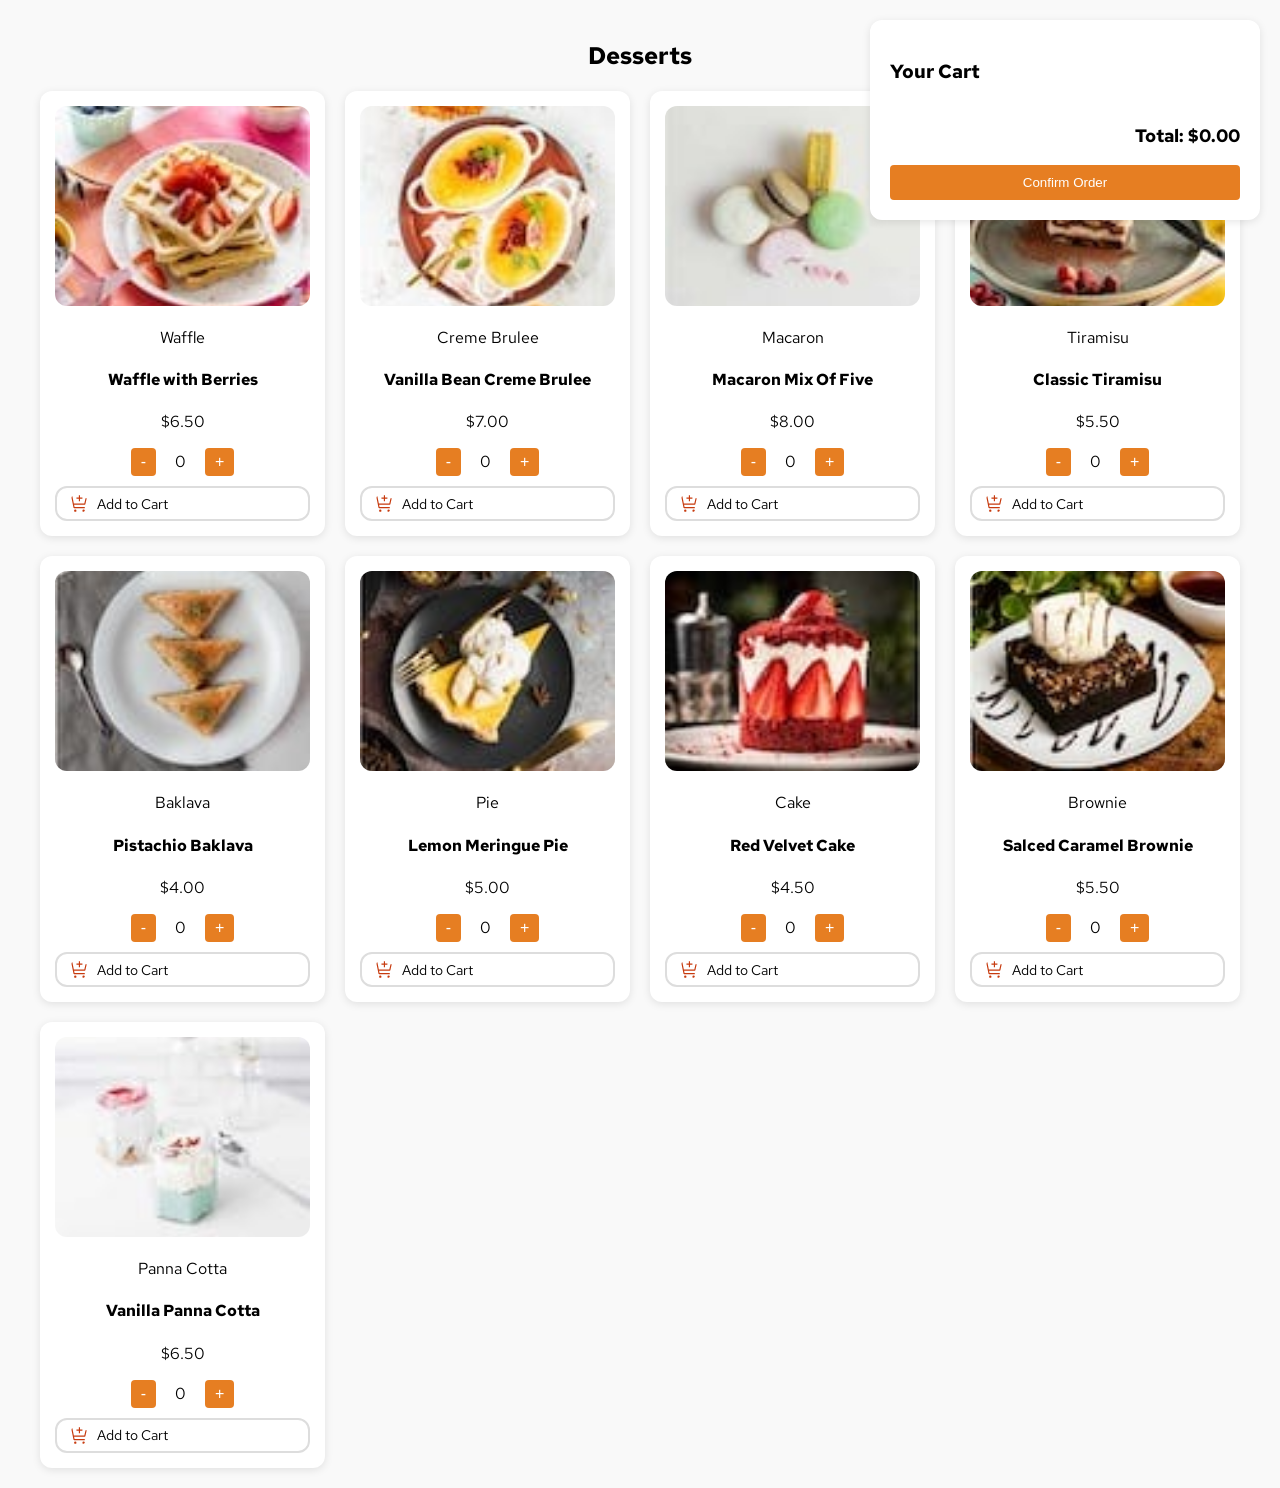
==== index.html @ a2578f42 "feat" ====
<!DOCTYPE html>
<html lang="pt-br">

<head>
    <meta charset="UTF-8" />
    <meta name="viewport" content="width=device-width, initial-scale=1.0" />
    <title>Desserts</title>
    <link rel="stylesheet" href="style.css" />
</head>

<body>
    <div class="container">
        <h2>Desserts</h2>
        <div class="desserts-grid">
            <div class="dessert-item" data-id="waffle">
                <img src="imagens/image-waffle-thumbnail.jpg" alt="waffle" />
                <p>Waffle</p>
                <h4>Waffle with Berries</h4>
                <p class="price">$6.50</p>
                <div class="quantity-controls">
                    <button class="quantity-button" data-action="-">-</button>
                    <span class="quantity">0</span>
                    <button class="quantity-button" data-action="+">+</button>
                </div>
                <div class="icon-add-to-cart-container">
                    <a href="#" class="icon-add-to-cart">
                        <img src="imagens/icon-add-to-cart.svg" alt="Add to Cart" />
                        <span>Add to Cart</span>
                    </a>
                </div>
            </div>
            <div class="dessert-item" data-id="brulee">
                <img src="imagens/image-creme-brulee-thumbnail.jpg" alt="Creme Brulee" />
                <p>Creme Brulee</p>
                <h4>Vanilla Bean Creme Brulee</h4>
                <p class="price">$7.00</p>
                <div class="quantity-controls">
                    <button class="quantity-button" data-action="-">-</button>
                    <span class="quantity">0</span>
                    <button class="quantity-button" data-action="+">+</button>
                </div>
                <div class="icon-add-to-cart-container">
                    <a href="#" class="icon-add-to-cart">
                        <img src="imagens/icon-add-to-cart.svg" alt="Add to Cart" />
                        <span>Add to Cart</span>
                    </a>
                </div>
            </div>
            <div class="dessert-item" data-id="macaron">
                <img src="imagens/image-macaron-thumbnail.jpg" alt="macaron">
                <p>Macaron</p>
                <h4>Macaron Mix Of Five</h4>
                <p class="price">$8.00</p>
                <div class="quantity-controls">
                    <button class="quantity-button" data-action="-">-</button>
                    <span class="quantity">0</span>
                    <button class="quantity-button" data-action="+">+</button>
                </div>
                <div class="icon-add-to-cart-container">
                    <a href="#" class="icon-add-to-cart">
                        <img src="imagens/icon-add-to-cart.svg" alt="Add to Cart">
                        <span>Add to Cart</span>
                    </a>
                </div>
            </div>
            <div class="dessert-item" data-id="tiramisu">
                <img src="imagens/image-tiramisu-thumbnail.jpg" alt="tiramisu" />
                <p>Tiramisu</p>
                <h4>Classic Tiramisu</h4>
            <p class="price">$5.50</p>
                <div class="quantity-controls">
                    <button class="quantity-button" data-action="-">-</button>
                    <span class="quantity">0</span>
                    <button class="quantity-button" data-action="+">+</button>
                </div>
                <div class="icon-add-to-cart-container">
                    <a href="#" class="icon-add-to-cart">
                        <img src="imagens/icon-add-to-cart.svg" alt="Add to Cart" />
                        <span>Add to Cart</span>
                    </a>
                </div>
            </div>
            <div class="dessert-item" data-id="baklava">
                <img src="imagens/image-baklava-thumbnail.jpg" alt="baklava" />
                <p>Baklava</p>
                <h4>Pistachio Baklava</h4>
                <p class="price">$4.00</p>
                <div class="quantity-controls">
                    <button class="quantity-button" data-action="-">-</button>
                    <span class="quantity">0</span>
                    <button class="quantity-button" data-action="+">+</button>
                </div>
                <div class="icon-add-to-cart-container">
                    <a href="#" class="icon-add-to-cart">
                        <img src="imagens/icon-add-to-cart.svg" alt="Add to Cart" />
                        <span>Add to Cart</span>
                    </a>
                </div>
            </div>
            <div class="dessert-item" data-id="meringue">
                <img src="imagens/image-meringue-thumbnail.jpg" alt="meringue">
                <p>Pie</p>
                <h4>Lemon Meringue Pie</h4>
                <p class="price">$5.00</p>
                <div class="quantity-controls">
                    <button class="quantity-button" data-action="-">-</button>
                    <span class="quantity">0</span>
                    <button class="quantity-button" data-action="+">+</button>
                </div>
                <div class="icon-add-to-cart-container">
                    <a href="#" class="icon-add-to-cart">
                        <img src="imagens/icon-add-to-cart.svg" alt="Add to Cart">
                        <span>Add to Cart</span>
                    </a>
                </div>
            </div>
            <div class="dessert-item" data-id="cake">
                <img src="imagens/image-cake-thumbnail.jpg" alt="cake">
                <p>Cake</p>
                <h4>Red Velvet Cake</h4>
                <p class="price">$4.50</p>
                <div class="quantity-controls">
                    <button class="quantity-button" data-action="-">-</button>
                    <span class="quantity">0</span>
                    <button class="quantity-button" data-action="+">+</button>
                </div>
                <div class="icon-add-to-cart-container">
                    <a href="#" class="icon-add-to-cart">
                        <img src="imagens/icon-add-to-cart.svg" alt="Add to Cart">
                        <span>Add to Cart</span>
                    </a>
                </div>
            </div>
            <div class="dessert-item" data-id="brownie">
                <img src="imagens/image-brownie-thumbnail.jpg" alt="brownie">
                <p>Brownie</p>
                <h4>Salced Caramel Brownie</h4>
                <p class="price">$5.50</p>
                <div class="quantity-controls">
                    <button class="quantity-button" data-action="-">-</button>
                    <span class="quantity">0</span>
                    <button class="quantity-button" data-action="+">+</button>
                </div>
                <div class="icon-add-to-cart-container">
                    <a href="#" class="icon-add-to-cart">
                        <img src="imagens/icon-add-to-cart.svg" alt="Add to Cart">
                        <span>Add to Cart</span>
                    </a>
                </div>
            </div>
            <div class="dessert-item" data-id="cotta">
                <img src="imagens/image-panna-cotta-thumbnail.jpg" alt="panna cotta">
                <p>Panna Cotta</p>
                <h4>Vanilla Panna Cotta</h4>
                <p class="price">$6.50</p>
                <div class="quantity-controls">
                    <button class="quantity-button" data-action="-">-</button>
                    <span class="quantity">0</span>
                    <button class="quantity-button" data-action="+">+</button>
                </div>
                <div class="icon-add-to-cart-container">
                    <a href="#" class="icon-add-to-cart">
                        <img src="imagens/icon-add-to-cart.svg" alt="Add to Cart">
                        <span> Add to Cart</span>
                    </a>
                </div>
            </div>
        </div>
    </div>
    <div class="cart">
        <h3>Your Cart</h3>
        <div class="cart-items">
            <!-- Items do carrinho aqui -->
        </div>
        <div class="cart-total">
            <p>Total: $0.00</p>
            <button>Confirm Order</button>
        </div>
    </div>
    <script src="./script.js"></script>
</body>

</html>
---- style.css ----
@import url('https://fonts.googleapis.com/css2?family=Red+Hat+Text:wght@400;700&display=swap');

body {
	font-family: 'Red Hat Text', sans-serif;
	background-color: #f9f9f9;
	margin: 0;
	padding: 0;
}

.container {
	max-width: 1200px;
	margin: 0 auto;
	padding: 20px;
	display: flex;
	flex-direction: column;
	align-items: center;
}

h2 {
	text-align: center;
	width: 100%;
	margin-bottom: 20px;
}

.desserts-grid {
	display: grid;
	grid-template-columns: repeat(auto-fit, minmax(250px, 1fr));
	gap: 20px;
	width: 100%;
}

.dessert-item {
	background-color: #fff;
	border-radius: 12px;
	box-shadow: 0 2px 8px rgba(0, 0, 0, 0.1);
	text-align: center;
	overflow: hidden;
	padding: 15px;
	box-sizing: border-box;
	width: 100%;
	max-width: 300px;
}

.dessert-item img {
	width: 100%;
	height: auto;
	max-height: 200px;
	object-fit: cover;
	border-radius: 12px;
}

.icon-add-to-cart-container {
	margin-top: 10px;
}

.icon-add-to-cart {
	display: flex;
	align-items: center;
	text-decoration: none;
	color: black;
	border: 2px solid #ddd;
	border-radius: 12px;
	padding: 6px 12px;
	margin-top: 10px;
	white-space: nowrap;
	box-sizing: border-box;
	overflow: hidden;
}

.icon-add-to-cart img {
	width: 20px;
	height: auto;
	margin-right: 8px;
}

.icon-add-to-cart span {
	font-size: 14px;
	overflow: hidden;
	text-overflow: ellipsis;
}

.icon-add-to-cart:hover {
	border-color: #e67e22;
}

.icon-add-to-cart:active {
	background-color: #d35400;
	border-color: #d35400;
	color: #fff;
}

/* Estilo para os botões de quantidade */
.quantity-container {
	display: flex;
	align-items: center;
	justify-content: center;
	margin-top: 10px;
}

.quantity-button {
	background-color: #e67e22;
	color: #fff;
	border: none;
	border-radius: 4px;
	padding: 5px 10px;
	cursor: pointer;
	font-size: 16px;
	margin: 0 5px;
}

.quantity-button:hover {
	background-color: #d35400;
}

.quantity-button:active {
	background-color: #c0392b;
}

.quantity {
	font-size: 16px;
	margin: 0 10px;
}

.cart {
	position: fixed;
	top: 20px;
	right: 20px;
	width: 90%;
	max-width: 350px;
	padding: 20px;
	background-color: #fff;
	border-radius: 12px;
	box-shadow: 0 2px 8px rgba(0, 0, 0, 0.1);
	z-index: 1000;
}

.cart h3 {
	margin-bottom: 20px;
}

.cart-items {
	margin-bottom: 20px;
	max-height: 400px;
	overflow-y: auto;
}

.cart-total p {
	font-size: 18px;
	font-weight: bold;
}

.cart-total button {
	width: 100%;
	padding: 10px;
	background-color: #e67e22;
	color: #fff;
	border: none;
	border-radius: 4px;
	cursor: pointer;
}

.cart-item span {
	width: 100%;
	padding: 10px;
	color: black;
}

.cart-item .remove {
	background-color: #e67e22;
	color: white;
	border: none;
	padding: 5px 10px;
	cursor: pointer;
	border-radius: 5px;
	white-space: nowrap;
}

.cart-item .remove:hover {
	background-color: #d35400;
}

.cart-total {
	margin-top: 10px;
	text-align: right;
	font-weight: bold;
}

.cart-item {
	display: flex;
	justify-content: space-between;
	align-items: center;
	margin-bottom: 5px;
	color: black;
}

/* Media Queries para melhorar a responsividade */
@media (max-width: 768px) {
	.cart {
		width: 80%;
		right: 10%;
	}
}

@media (max-width: 480px) {
	.cart {
		width: 95%;
		right: 2.5%;
	}
}
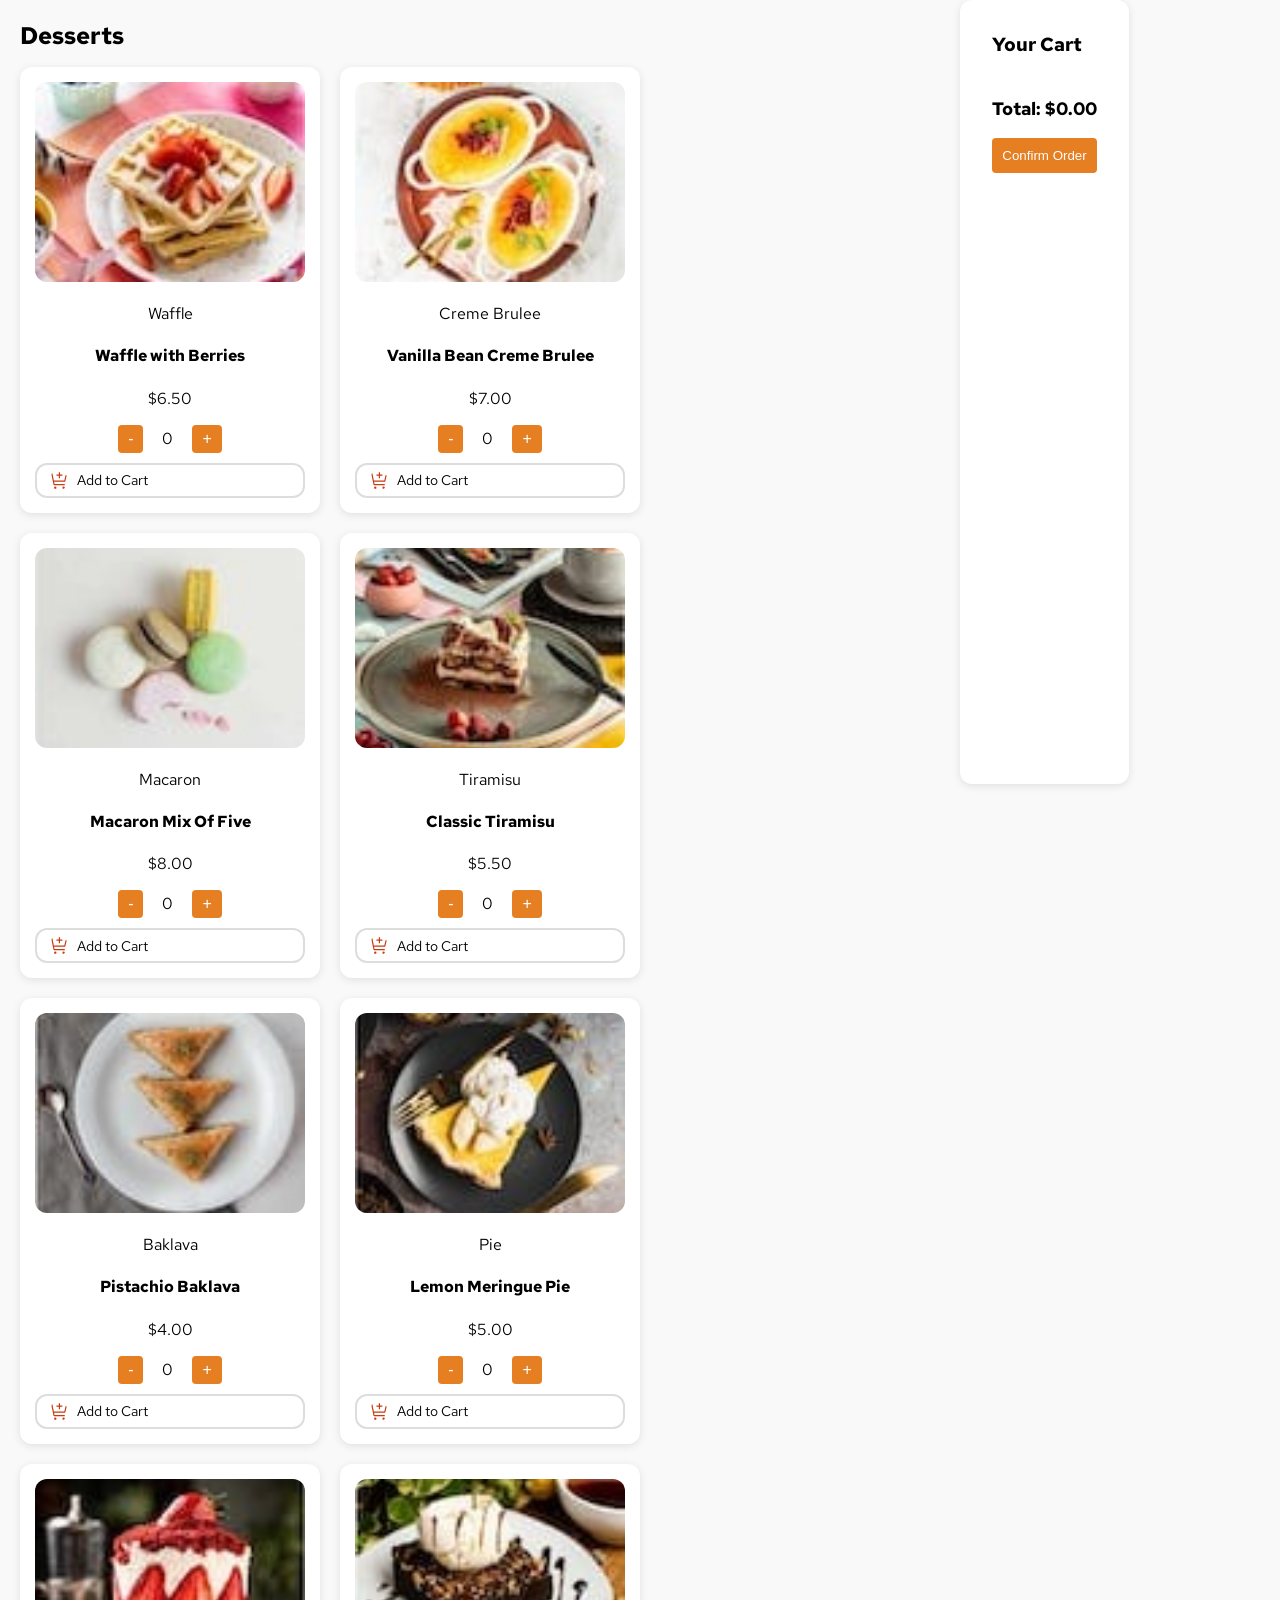
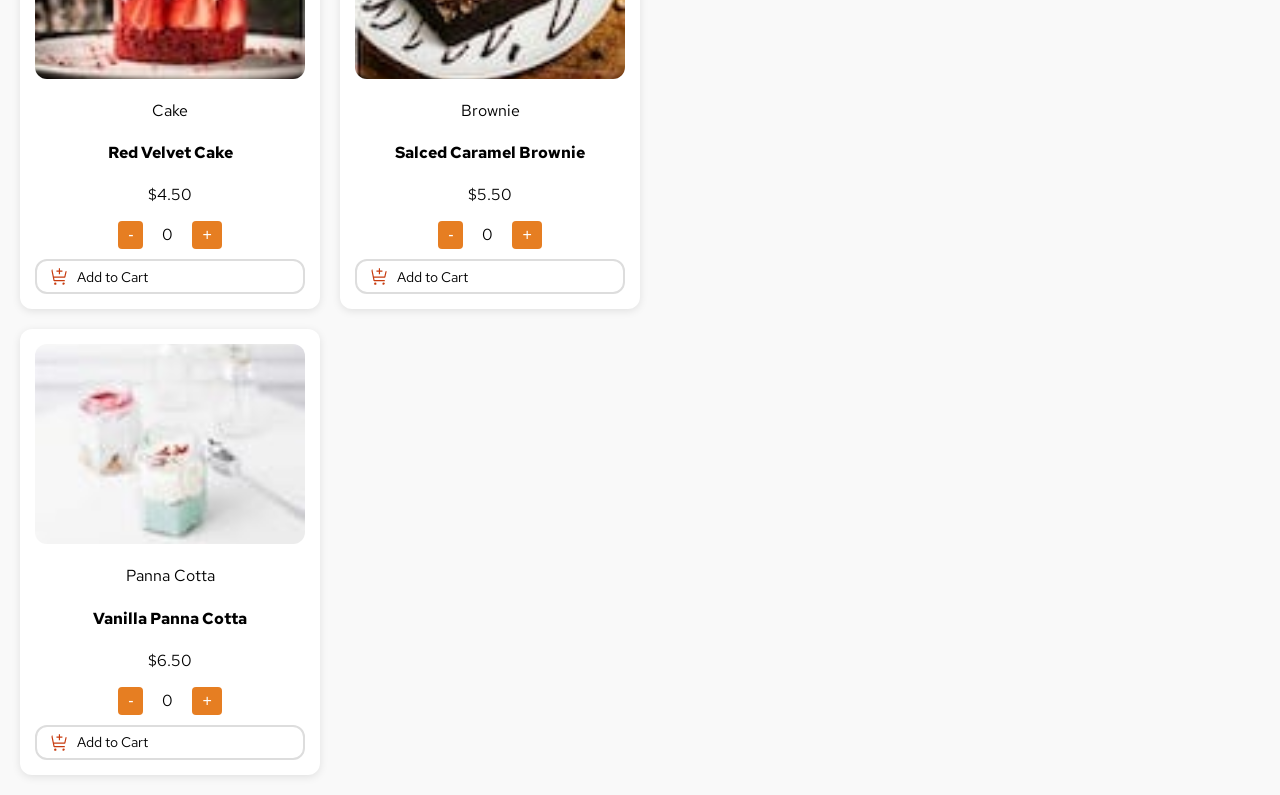
==== commit f8da6ce7: "add" ====
--- a/index.html
+++ b/index.html
@@ -9,172 +9,174 @@
 </head>
 
 <body>
-    <div class="container">
-        <h2>Desserts</h2>
-        <div class="desserts-grid">
-            <div class="dessert-item" data-id="waffle">
-                <img src="imagens/image-waffle-thumbnail.jpg" alt="waffle" />
-                <p>Waffle</p>
-                <h4>Waffle with Berries</h4>
-                <p class="price">$6.50</p>
-                <div class="quantity-controls">
-                    <button class="quantity-button" data-action="-">-</button>
-                    <span class="quantity">0</span>
-                    <button class="quantity-button" data-action="+">+</button>
+    <div class="page-container">
+        <div class="container">
+            <h2>Desserts</h2>
+            <div class="desserts-grid">
+                <div class="dessert-item" data-id="waffle">
+                    <img src="imagens/image-waffle-thumbnail.jpg" alt="waffle" />
+                    <p>Waffle</p>
+                    <h4>Waffle with Berries</h4>
+                    <p class="price">$6.50</p>
+                    <div class="quantity-controls">
+                        <button class="quantity-button" data-action="-">-</button>
+                        <span class="quantity">0</span>
+                        <button class="quantity-button" data-action="+">+</button>
+                    </div>
+                    <div class="icon-add-to-cart-container">
+                        <a href="#" class="icon-add-to-cart">
+                            <img src="imagens/icon-add-to-cart.svg" alt="Add to Cart" />
+                            <span>Add to Cart</span>
+                        </a>
+                    </div>
                 </div>
-                <div class="icon-add-to-cart-container">
-                    <a href="#" class="icon-add-to-cart">
-                        <img src="imagens/icon-add-to-cart.svg" alt="Add to Cart" />
-                        <span>Add to Cart</span>
-                    </a>
+                <div class="dessert-item" data-id="brulee">
+                    <img src="imagens/image-creme-brulee-thumbnail.jpg" alt="Creme Brulee" />
+                    <p>Creme Brulee</p>
+                    <h4>Vanilla Bean Creme Brulee</h4>
+                    <p class="price">$7.00</p>
+                    <div class="quantity-controls">
+                        <button class="quantity-button" data-action="-">-</button>
+                        <span class="quantity">0</span>
+                        <button class="quantity-button" data-action="+">+</button>
+                    </div>
+                    <div class="icon-add-to-cart-container">
+                        <a href="#" class="icon-add-to-cart">
+                            <img src="imagens/icon-add-to-cart.svg" alt="Add to Cart" />
+                            <span>Add to Cart</span>
+                        </a>
+                    </div>
                 </div>
-            </div>
-            <div class="dessert-item" data-id="brulee">
-                <img src="imagens/image-creme-brulee-thumbnail.jpg" alt="Creme Brulee" />
-                <p>Creme Brulee</p>
-                <h4>Vanilla Bean Creme Brulee</h4>
-                <p class="price">$7.00</p>
-                <div class="quantity-controls">
-                    <button class="quantity-button" data-action="-">-</button>
-                    <span class="quantity">0</span>
-                    <button class="quantity-button" data-action="+">+</button>
+                <div class="dessert-item" data-id="macaron">
+                    <img src="imagens/image-macaron-thumbnail.jpg" alt="macaron">
+                    <p>Macaron</p>
+                    <h4>Macaron Mix Of Five</h4>
+                    <p class="price">$8.00</p>
+                    <div class="quantity-controls">
+                        <button class="quantity-button" data-action="-">-</button>
+                        <span class="quantity">0</span>
+                        <button class="quantity-button" data-action="+">+</button>
+                    </div>
+                    <div class="icon-add-to-cart-container">
+                        <a href="#" class="icon-add-to-cart">
+                            <img src="imagens/icon-add-to-cart.svg" alt="Add to Cart">
+                            <span>Add to Cart</span>
+                        </a>
+                    </div>
                 </div>
-                <div class="icon-add-to-cart-container">
-                    <a href="#" class="icon-add-to-cart">
-                        <img src="imagens/icon-add-to-cart.svg" alt="Add to Cart" />
-                        <span>Add to Cart</span>
-                    </a>
+                <div class="dessert-item" data-id="tiramisu">
+                    <img src="imagens/image-tiramisu-thumbnail.jpg" alt="tiramisu" />
+                    <p>Tiramisu</p>
+                    <h4>Classic Tiramisu</h4>
+                <p class="price">$5.50</p>
+                    <div class="quantity-controls">
+                        <button class="quantity-button" data-action="-">-</button>
+                        <span class="quantity">0</span>
+                        <button class="quantity-button" data-action="+">+</button>
+                    </div>
+                    <div class="icon-add-to-cart-container">
+                        <a href="#" class="icon-add-to-cart">
+                            <img src="imagens/icon-add-to-cart.svg" alt="Add to Cart" />
+                            <span>Add to Cart</span>
+                        </a>
+                    </div>
                 </div>
-            </div>
-            <div class="dessert-item" data-id="macaron">
-                <img src="imagens/image-macaron-thumbnail.jpg" alt="macaron">
-                <p>Macaron</p>
-                <h4>Macaron Mix Of Five</h4>
-                <p class="price">$8.00</p>
-                <div class="quantity-controls">
-                    <button class="quantity-button" data-action="-">-</button>
-                    <span class="quantity">0</span>
-                    <button class="quantity-button" data-action="+">+</button>
+                <div class="dessert-item" data-id="baklava">
+                    <img src="imagens/image-baklava-thumbnail.jpg" alt="baklava" />
+                    <p>Baklava</p>
+                    <h4>Pistachio Baklava</h4>
+                    <p class="price">$4.00</p>
+                    <div class="quantity-controls">
+                        <button class="quantity-button" data-action="-">-</button>
+                        <span class="quantity">0</span>
+                        <button class="quantity-button" data-action="+">+</button>
+                    </div>
+                    <div class="icon-add-to-cart-container">
+                        <a href="#" class="icon-add-to-cart">
+                            <img src="imagens/icon-add-to-cart.svg" alt="Add to Cart" />
+                            <span>Add to Cart</span>
+                        </a>
+                    </div>
                 </div>
-                <div class="icon-add-to-cart-container">
-                    <a href="#" class="icon-add-to-cart">
-                        <img src="imagens/icon-add-to-cart.svg" alt="Add to Cart">
-                        <span>Add to Cart</span>
-                    </a>
+                <div class="dessert-item" data-id="meringue">
+                    <img src="imagens/image-meringue-thumbnail.jpg" alt="meringue">
+                    <p>Pie</p>
+                    <h4>Lemon Meringue Pie</h4>
+                    <p class="price">$5.00</p>
+                    <div class="quantity-controls">
+                        <button class="quantity-button" data-action="-">-</button>
+                        <span class="quantity">0</span>
+                        <button class="quantity-button" data-action="+">+</button>
+                    </div>
+                    <div class="icon-add-to-cart-container">
+                        <a href="#" class="icon-add-to-cart">
+                            <img src="imagens/icon-add-to-cart.svg" alt="Add to Cart">
+                            <span>Add to Cart</span>
+                        </a>
+                    </div>
                 </div>
-            </div>
-            <div class="dessert-item" data-id="tiramisu">
-                <img src="imagens/image-tiramisu-thumbnail.jpg" alt="tiramisu" />
-                <p>Tiramisu</p>
-                <h4>Classic Tiramisu</h4>
-            <p class="price">$5.50</p>
-                <div class="quantity-controls">
-                    <button class="quantity-button" data-action="-">-</button>
-                    <span class="quantity">0</span>
-                    <button class="quantity-button" data-action="+">+</button>
+                <div class="dessert-item" data-id="cake">
+                    <img src="imagens/image-cake-thumbnail.jpg" alt="cake">
+                    <p>Cake</p>
+                    <h4>Red Velvet Cake</h4>
+                    <p class="price">$4.50</p>
+                    <div class="quantity-controls">
+                        <button class="quantity-button" data-action="-">-</button>
+                        <span class="quantity">0</span>
+                        <button class="quantity-button" data-action="+">+</button>
+                    </div>
+                    <div class="icon-add-to-cart-container">
+                        <a href="#" class="icon-add-to-cart">
+                            <img src="imagens/icon-add-to-cart.svg" alt="Add to Cart">
+                            <span>Add to Cart</span>
+                        </a>
+                    </div>
                 </div>
-                <div class="icon-add-to-cart-container">
-                    <a href="#" class="icon-add-to-cart">
-                        <img src="imagens/icon-add-to-cart.svg" alt="Add to Cart" />
-                        <span>Add to Cart</span>
-                    </a>
+                <div class="dessert-item" data-id="brownie">
+                    <img src="imagens/image-brownie-thumbnail.jpg" alt="brownie">
+                    <p>Brownie</p>
+                    <h4>Salced Caramel Brownie</h4>
+                    <p class="price">$5.50</p>
+                    <div class="quantity-controls">
+                        <button class="quantity-button" data-action="-">-</button>
+                        <span class="quantity">0</span>
+                        <button class="quantity-button" data-action="+">+</button>
+                    </div>
+                    <div class="icon-add-to-cart-container">
+                        <a href="#" class="icon-add-to-cart">
+                            <img src="imagens/icon-add-to-cart.svg" alt="Add to Cart">
+                            <span>Add to Cart</span>
+                        </a>
+                    </div>
                 </div>
-            </div>
-            <div class="dessert-item" data-id="baklava">
-                <img src="imagens/image-baklava-thumbnail.jpg" alt="baklava" />
-                <p>Baklava</p>
-                <h4>Pistachio Baklava</h4>
-                <p class="price">$4.00</p>
-                <div class="quantity-controls">
-                    <button class="quantity-button" data-action="-">-</button>
-                    <span class="quantity">0</span>
-                    <button class="quantity-button" data-action="+">+</button>
-                </div>
-                <div class="icon-add-to-cart-container">
-                    <a href="#" class="icon-add-to-cart">
-                        <img src="imagens/icon-add-to-cart.svg" alt="Add to Cart" />
-                        <span>Add to Cart</span>
-                    </a>
-                </div>
-            </div>
-            <div class="dessert-item" data-id="meringue">
-                <img src="imagens/image-meringue-thumbnail.jpg" alt="meringue">
-                <p>Pie</p>
-                <h4>Lemon Meringue Pie</h4>
-                <p class="price">$5.00</p>
-                <div class="quantity-controls">
-                    <button class="quantity-button" data-action="-">-</button>
-                    <span class="quantity">0</span>
-                    <button class="quantity-button" data-action="+">+</button>
-                </div>
-                <div class="icon-add-to-cart-container">
-                    <a href="#" class="icon-add-to-cart">
-                        <img src="imagens/icon-add-to-cart.svg" alt="Add to Cart">
-                        <span>Add to Cart</span>
-                    </a>
-                </div>
-            </div>
-            <div class="dessert-item" data-id="cake">
-                <img src="imagens/image-cake-thumbnail.jpg" alt="cake">
-                <p>Cake</p>
-                <h4>Red Velvet Cake</h4>
-                <p class="price">$4.50</p>
-                <div class="quantity-controls">
-                    <button class="quantity-button" data-action="-">-</button>
-                    <span class="quantity">0</span>
-                    <button class="quantity-button" data-action="+">+</button>
-                </div>
-                <div class="icon-add-to-cart-container">
-                    <a href="#" class="icon-add-to-cart">
-                        <img src="imagens/icon-add-to-cart.svg" alt="Add to Cart">
-                        <span>Add to Cart</span>
-                    </a>
-                </div>
-            </div>
-            <div class="dessert-item" data-id="brownie">
-                <img src="imagens/image-brownie-thumbnail.jpg" alt="brownie">
-                <p>Brownie</p>
-                <h4>Salced Caramel Brownie</h4>
-                <p class="price">$5.50</p>
-                <div class="quantity-controls">
-                    <button class="quantity-button" data-action="-">-</button>
-                    <span class="quantity">0</span>
-                    <button class="quantity-button" data-action="+">+</button>
-                </div>
-                <div class="icon-add-to-cart-container">
-                    <a href="#" class="icon-add-to-cart">
-                        <img src="imagens/icon-add-to-cart.svg" alt="Add to Cart">
-                        <span>Add to Cart</span>
-                    </a>
-                </div>
-            </div>
-            <div class="dessert-item" data-id="cotta">
-                <img src="imagens/image-panna-cotta-thumbnail.jpg" alt="panna cotta">
-                <p>Panna Cotta</p>
-                <h4>Vanilla Panna Cotta</h4>
-                <p class="price">$6.50</p>
-                <div class="quantity-controls">
-                    <button class="quantity-button" data-action="-">-</button>
-                    <span class="quantity">0</span>
-                    <button class="quantity-button" data-action="+">+</button>
-                </div>
-                <div class="icon-add-to-cart-container">
-                    <a href="#" class="icon-add-to-cart">
-                        <img src="imagens/icon-add-to-cart.svg" alt="Add to Cart">
-                        <span> Add to Cart</span>
-                    </a>
+                <div class="dessert-item" data-id="cotta">
+                    <img src="imagens/image-panna-cotta-thumbnail.jpg" alt="panna cotta">
+                    <p>Panna Cotta</p>
+                    <h4>Vanilla Panna Cotta</h4>
+                    <p class="price">$6.50</p>
+                    <div class="quantity-controls">
+                        <button class="quantity-button" data-action="-">-</button>
+                        <span class="quantity">0</span>
+                        <button class="quantity-button" data-action="+">+</button>
+                    </div>
+                    <div class="icon-add-to-cart-container">
+                        <a href="#" class="icon-add-to-cart">
+                            <img src="imagens/icon-add-to-cart.svg" alt="Add to Cart">
+                            <span> Add to Cart</span>
+                        </a>
+                    </div>
                 </div>
             </div>
         </div>
-    </div>
-    <div class="cart">
-        <h3>Your Cart</h3>
-        <div class="cart-items">
-            <!-- Items do carrinho aqui -->
-        </div>
-        <div class="cart-total">
-            <p>Total: $0.00</p>
-            <button>Confirm Order</button>
+        <div class="cart">
+            <h3>Your Cart</h3>
+            <div class="cart-items">
+                <!-- Items do carrinho aqui -->
+            </div>
+            <div class="cart-total">
+                <p>Total: $0.00</p>
+                <button>Confirm Order</button>
+            </div>
         </div>
     </div>
     <script src="./script.js"></script>
--- a/style.css
+++ b/style.css
@@ -7,24 +7,38 @@
 	padding: 0;
 }
 
+.page-container {
+	display: flex;
+	flex-direction: row;
+	gap: 24px;
+	width: 100%;
+
+}
+
 .container {
-	max-width: 1200px;
-	margin: 0 auto;
+	max-width: 70%;
 	padding: 20px;
 	display: flex;
 	flex-direction: column;
-	align-items: center;
+	align-items: flex-start;
 }
 
 h2 {
-	text-align: center;
-	width: 100%;
-	margin-bottom: 20px;
-}
+	text-align: flex-start;
+	width: 100%;
+	margin-bottom: 16px;
+	margin-top: 0;
+}
+
+.cart {
+	max-width: 30%;
+}
+
 
 .desserts-grid {
-	display: grid;
-	grid-template-columns: repeat(auto-fit, minmax(250px, 1fr));
+	display: flex;
+	flex-direction: row;
+	flex-wrap: wrap;
 	gap: 20px;
 	width: 100%;
 }
@@ -122,20 +136,17 @@
 }
 
 .cart {
-	position: fixed;
-	top: 20px;
-	right: 20px;
-	width: 90%;
-	max-width: 350px;
-	padding: 20px;
+	position: relative;
 	background-color: #fff;
 	border-radius: 12px;
 	box-shadow: 0 2px 8px rgba(0, 0, 0, 0.1);
-	z-index: 1000;
+	height: 80vh;
+	padding: 32px;
 }
 
 .cart h3 {
 	margin-bottom: 20px;
+	margin-top: 0;
 }
 
 .cart-items {
@@ -196,14 +207,10 @@
 /* Media Queries para melhorar a responsividade */
 @media (max-width: 768px) {
 	.cart {
-		width: 80%;
-		right: 10%;
+		width: 100%;
 	}
-}
-
-@media (max-width: 480px) {
-	.cart {
-		width: 95%;
-		right: 2.5%;
+
+	.page-container {
+		flex-direction: column;
 	}
 }
